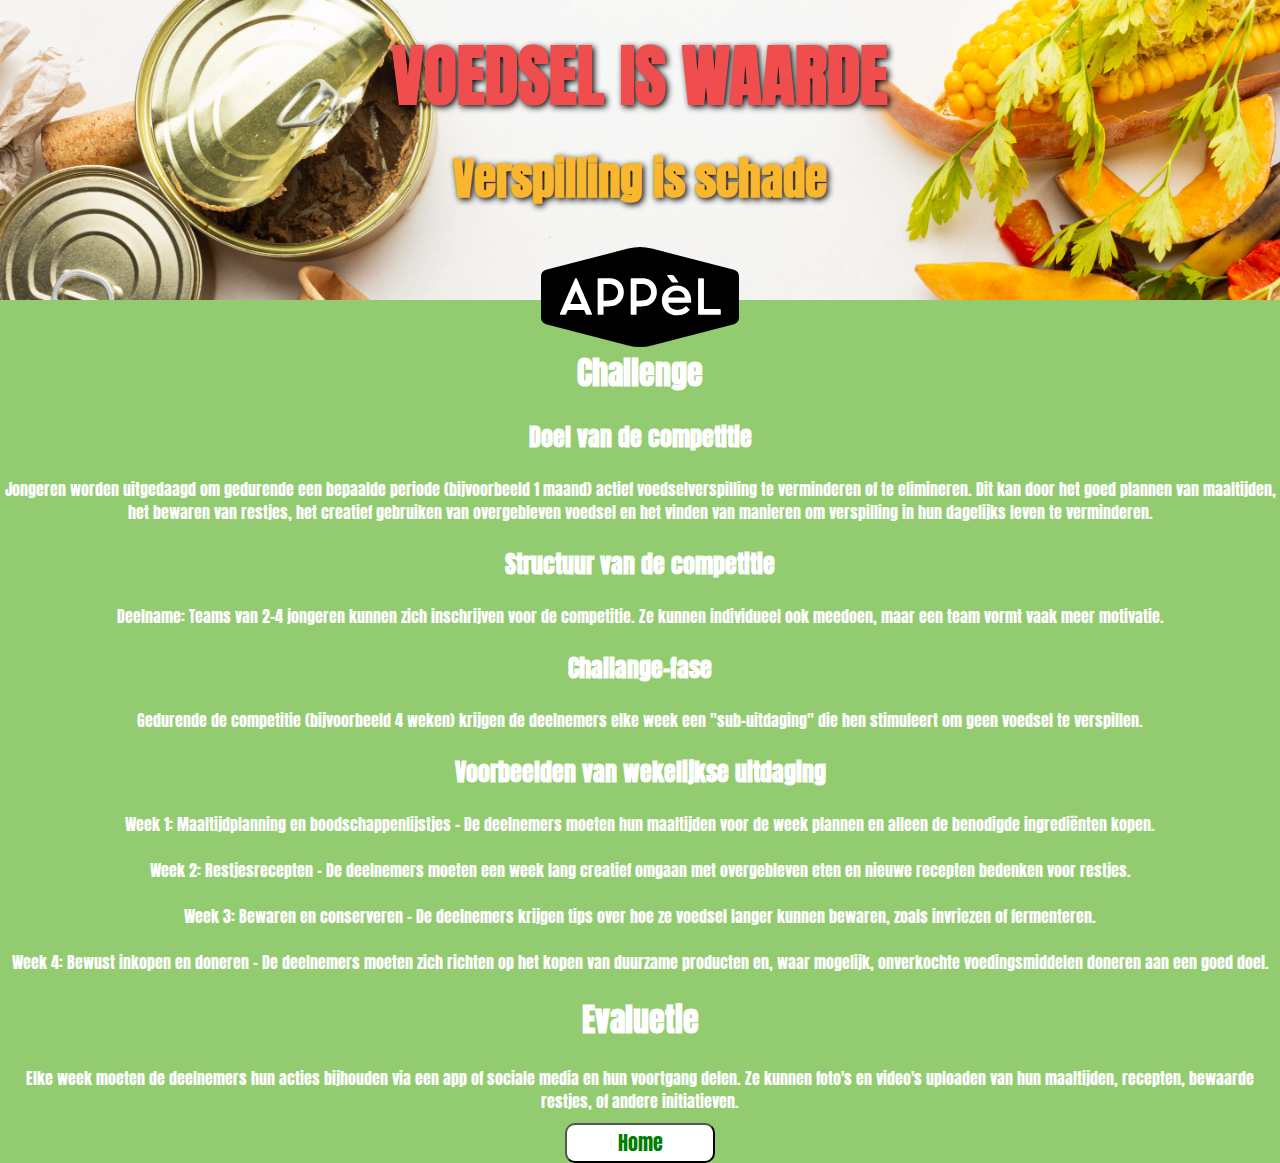
==== challenge.html @ 6c7fffdb "work in progress" ====
<!DOCTYPE html>
<html lang="en">

<head>
    <meta charset="UTF-8">
    <meta name="viewport" content="width=device-width, initial-scale=1.0">
    <title>Document</title>
    <link rel="stylesheet" href="css/main.css">
    <link rel="stylesheet" href="css/challenge.css">
</head>

<body>

    <div class="header">
        <h1>Voedsel is waarde</h1>
        <h2>Verspilling is schade</h2>
        <img src="img/logo.svg" alt="logo">
    </div>
    <div class="body-tekst">
        <h1>Challenge</h1> <br>

        <h2>Doel van de competitie</h2> <br>

        <p>Jongeren worden uitgedaagd om gedurende een bepaalde periode (bijvoorbeeld 1 maand) actief voedselverspilling
            te
            verminderen of te elimineren. Dit kan door het goed plannen van maaltijden, het bewaren van restjes, het
            creatief
            gebruiken van overgebleven voedsel en het vinden van manieren om verspilling in hun dagelijks leven te
            verminderen.</p> <br>

        <h2>Structuur van de competitie</h2> <br>

        <p>Deelname: Teams van 2-4 jongeren kunnen zich inschrijven voor de competitie. Ze kunnen individueel ook
            meedoen, maar een team
            vormt vaak meer motivatie.</p> <br>

        <h2>Challange-fase</h2> <br>

        <p>Gedurende de competitie (bijvoorbeeld 4 weken) krijgen de deelnemers elke week een "sub-uitdaging" die hen
            stimuleert
            om geen voedsel te verspillen.</p> <br>

        <h2>Voorbeelden van wekelijkse uitdaging</h2> <br>

        <p>Week 1: Maaltijdplanning en boodschappenlijstjes – De deelnemers moeten hun maaltijden voor de week plannen
            en alleen
            de benodigde ingrediënten kopen.</p> <br>

        <p>Week 2: Restjesrecepten – De deelnemers moeten een week lang creatief omgaan met overgebleven eten en
            nieuwe recepten bedenken voor restjes.</p> <br>

        <p>Week 3: Bewaren en conserveren – De deelnemers krijgen tips over hoe ze voedsel langer kunnen bewaren, zoals
            invriezen of fermenteren.</p> <br>

        <p>Week 4: Bewust inkopen en doneren – De deelnemers moeten zich richten op het kopen van duurzame producten en,
            waar mogelijk,
            onverkochte voedingsmiddelen doneren aan een goed doel.</p> <br>

        <h1>Evaluetie</h1> <br>

        <p>Elke week moeten de deelnemers hun acties bijhouden via een app of sociale media en hun voortgang delen.
            Ze kunnen foto's en video's uploaden van hun maaltijden, recepten, bewaarde restjes, of andere initiatieven.
        </p>
    </div>

    <div class="button">
        <a href="index.html"><button>Home</button></a>
    </div>

</body>

</html>
---- css/main.css ----
:root {
    --red: #f04e4e;
    --yellow: #f8b72f;
    --green: #93cb70;
    --white: #ffffff;
}

@font-face {
    font-family: 'Anton';
    src: url('/font/Anton-Regular.ttf');
  }

* {
    margin: 0;
    padding: 0;
    box-sizing: border-box;
    font-family: Anton;
}

body {
    background-color: var(--green);
}

.header {
    background-image: url("/img/cans.jpg");
    background-repeat: no-repeat;
    background-size: cover;
    width: 100%;
    height: 300px;
    display: flex;
    justify-content: center;
    align-items: center;
    flex-direction: column;
}

.header h1, header h2 {
    text-transform: uppercase;
}

.header h1 {
    text-align: center;
    font-size: 4.2em;
    color: var(--red);
    padding-top: 40px;
    text-shadow: 1.5px 1.5px 6px #000000;
}

.header h2 {
    text-align: center;
    font-size: 2.8em;
    color: var(--yellow);
    padding-top: 20px;
    text-shadow: 1.5px 1.5px 6px #000000;
}

.header img {
    height: 100px;
    position: relative;
    top: 35px;
}

h1,h2,p{
    color: white;
}
---- css/challenge.css ----
.body-tekst{
    margin-top: 50px;
    text-align: center;
}

.button{
    text-align: center;
    margin-top: 10px;
}

button{
    margin: 0px;
    padding: 0px;
    font-size: 20px;
    width: 150px;
    height: 40px;
    background-color: white;
    color: green;
    border-radius: 10px;
}
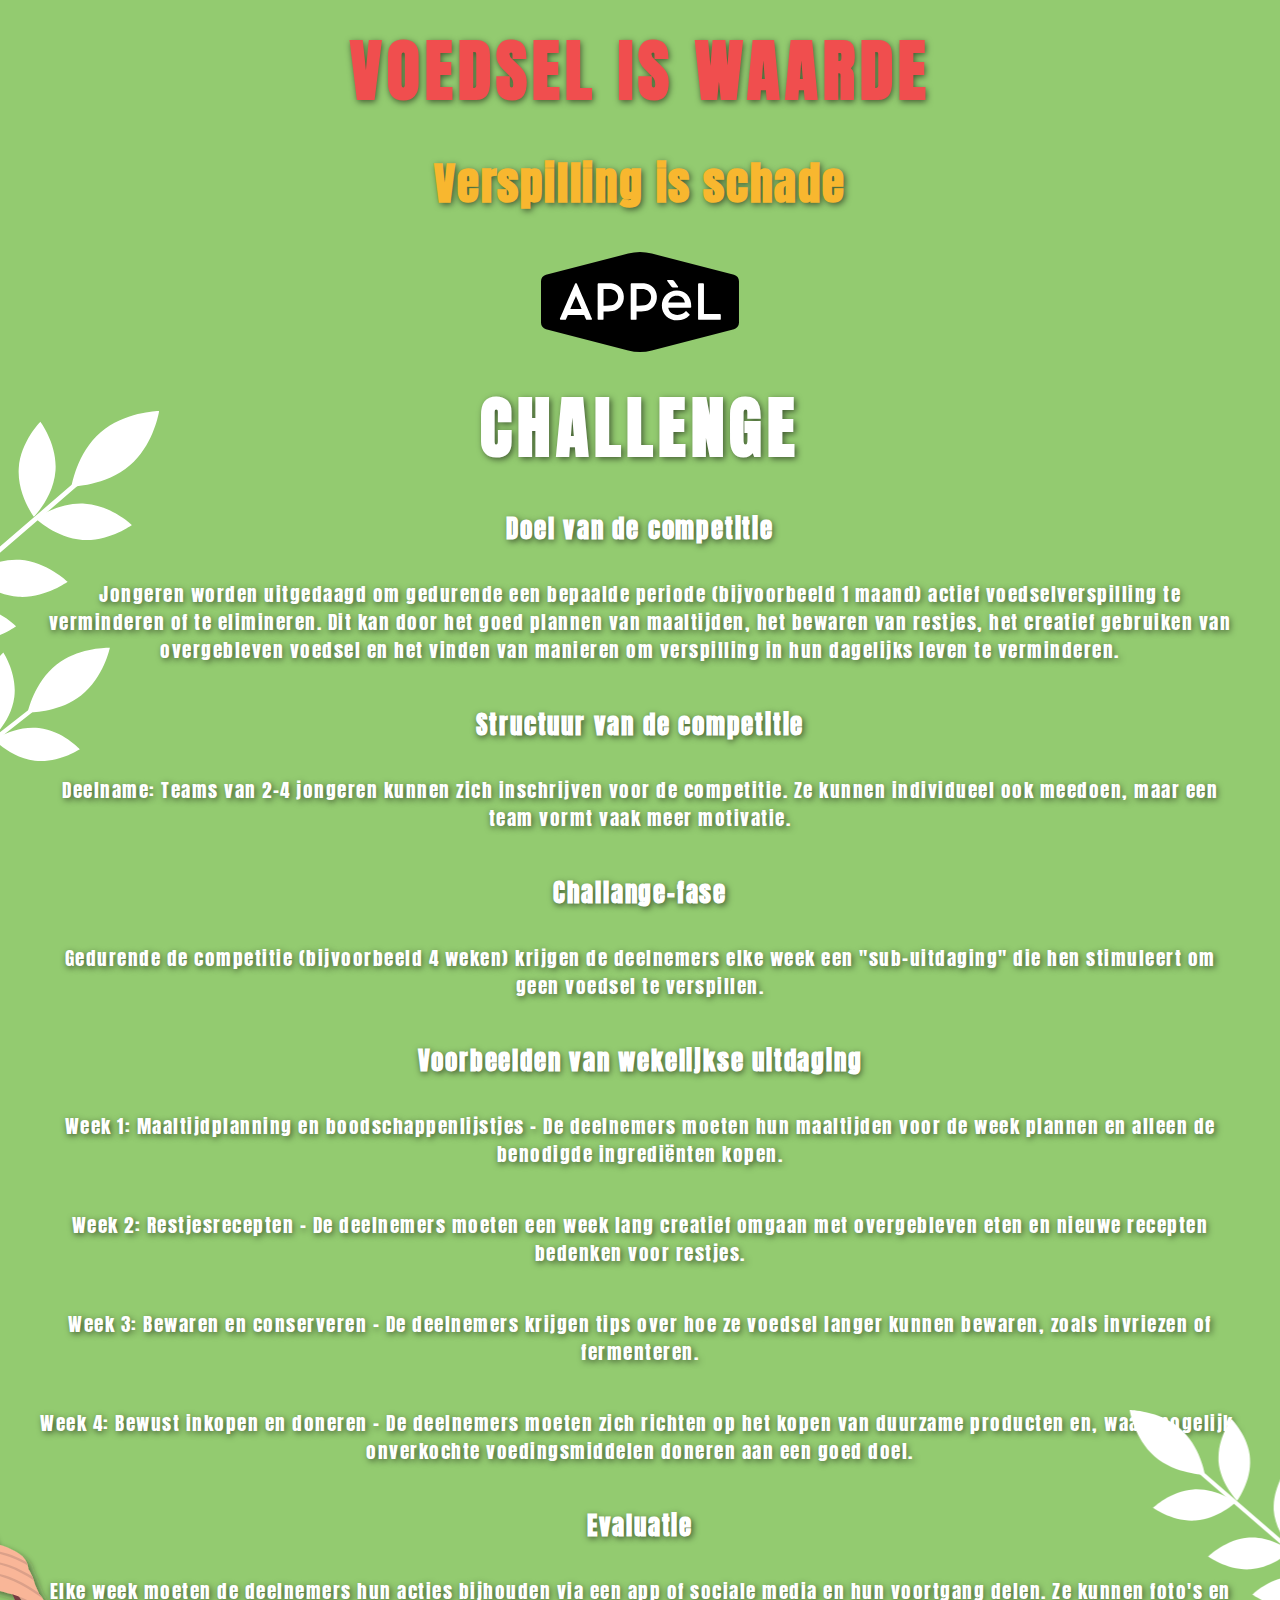
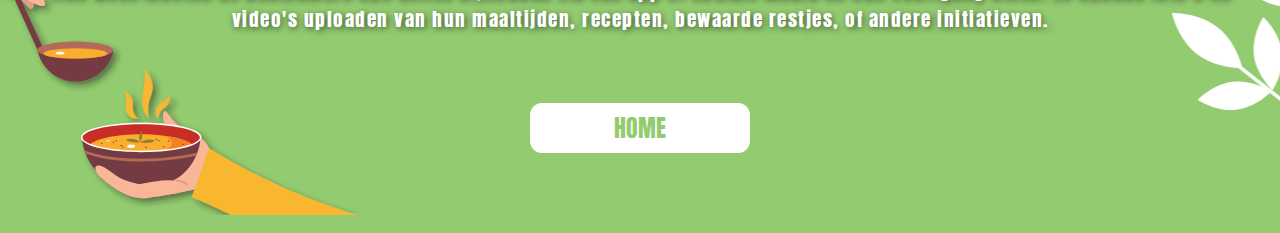
==== commit fa7ba1a6: "update" ====
--- a/challenge.html
+++ b/challenge.html
@@ -4,7 +4,7 @@
 <head>
     <meta charset="UTF-8">
     <meta name="viewport" content="width=device-width, initial-scale=1.0">
-    <title>Document</title>
+    <title>Challenge</title>
     <link rel="stylesheet" href="css/main.css">
     <link rel="stylesheet" href="css/challenge.css">
 </head>
@@ -17,7 +17,7 @@
         <img src="img/logo.svg" alt="logo">
     </div>
     <div class="body-tekst">
-        <h1>Challenge</h1> <br>
+        <h1 class="caps">Challenge</h1> <br>
 
         <h2>Doel van de competitie</h2> <br>
 
@@ -56,16 +56,19 @@
             waar mogelijk,
             onverkochte voedingsmiddelen doneren aan een goed doel.</p> <br>
 
-        <h1>Evaluetie</h1> <br>
+        <h2>Evaluatie</h2> <br>
 
         <p>Elke week moeten de deelnemers hun acties bijhouden via een app of sociale media en hun voortgang delen.
             Ze kunnen foto's en video's uploaden van hun maaltijden, recepten, bewaarde restjes, of andere initiatieven.
         </p>
+        <div class="button">
+            <a class="caps" href="index.html">Home</a>
+        </div>
+        <img id="soup" src="img/asset2.svg">
+        <img id="leaf1" src="img/asset5.svg">
+        <img id="leaf2" src="img/asset5.svg">
     </div>
 
-    <div class="button">
-        <a href="index.html"><button>Home</button></a>
-    </div>
 
 </body>
 
--- a/css/main.css
+++ b/css/main.css
@@ -19,12 +19,15 @@
 
 body {
     background-color: var(--green);
+    max-width: 100%;
+    overflow-x: hidden;
 }
 
 .header {
-    background-image: url("/img/cans.jpg");
+    background-image: url("/img/cans.png");
     background-repeat: no-repeat;
     background-size: cover;
+    background-position: top;
     width: 100%;
     height: 300px;
     display: flex;
@@ -42,7 +45,7 @@
     font-size: 4.2em;
     color: var(--red);
     padding-top: 40px;
-    text-shadow: 1.5px 1.5px 6px #000000;
+    text-shadow: 1.5px 1.5px 6px #0000008c;
 }
 
 .header h2 {
@@ -50,7 +53,7 @@
     font-size: 2.8em;
     color: var(--yellow);
     padding-top: 20px;
-    text-shadow: 1.5px 1.5px 6px #000000;
+    text-shadow: 1.5px 1.5px 6px #0000008c;
 }
 
 .header img {
--- a/css/challenge.css
+++ b/css/challenge.css
@@ -1,6 +1,13 @@
 .body-tekst{
-    margin-top: 50px;
-    text-align: center;
+    position: relative;
+    display: flex;
+    justify-content: center;
+    flex-direction: column;
+    width: 100%;
+    align-items: center;
+    margin: 0 auto;
+    margin-top: 80px;
+    margin-bottom: 80px;
 }
 
 .button{
@@ -8,13 +15,91 @@
     margin-top: 10px;
 }
 
-button{
-    margin: 0px;
-    padding: 0px;
-    font-size: 20px;
-    width: 150px;
-    height: 40px;
-    background-color: white;
-    color: green;
-    border-radius: 10px;
+h1{
+    font-size: 4.2em;
+    letter-spacing: 5px;
+    text-shadow: 1.5px 1.5px 6px #0000008c;
+}
+
+h2{
+    font-size: 25px;
+    text-shadow: 1.5px 1.5px 6px #0000008c;
+    letter-spacing: 1.8px;
+    margin-top: 10px;
+}
+
+p{
+    font-size: 1.2em;
+    letter-spacing: 1.5px;
+    text-shadow: 1.5px 1.5px 6px #0000008c;
+    width: 1200px;
+    text-align: center;
+    margin: 10px;
+}
+
+a {
+    display: flex;
+    justify-content: center;
+    align-items: center;
+        background-color: var(--white);
+    text-decoration: none;
+    font-size: 1.5em;
+    color: var(--green);
+    height: 50px;
+    width: 220px;
+    border-radius: 12px;
+    margin-top: 50px;
+    transition: 200ms;
+}
+
+a:hover {
+    cursor: pointer;
+    opacity: 0.825;
+    scale: 1.02;    
+}
+
+#soup {
+    height: 300px;
+    position: absolute;
+    transform: translate(-50%, -50%);
+    -webkit-transform: translate(-50%, -50%);
+    -moz-transform: translate(-50%, -50%);
+    -ms-transform: translate(-50%, -50%);
+    -o-transform: translate(-50%, -50%);
+    left: 10%;
+    top: 93.6%;
+}
+
+#leaf1 {
+    height: 350px;
+    position: absolute;
+    transform: translate(-50%, -50%);
+    -webkit-transform: translate(-50%, -50%);
+    -moz-transform: translate(-50%, -50%);
+    -ms-transform: translate(-50%, -50%);
+    -o-transform: translate(-50%, -50%);
+    left: 5%;
+    top: 15%;
+}
+
+#leaf2 {
+    height: 300px;
+    position: absolute;
+    transform: translate(-50%, -50%);
+    -webkit-transform: translate(-50%, -50%);
+    -moz-transform: translate(-50%, -50%);
+    -ms-transform: translate(-50%, -50%);
+    -o-transform: translate(-50%, -50%);
+    transform: rotateY(180deg);
+    -webkit-transform: rotateY(180deg);
+    -moz-transform: rotateY(180deg);
+    -ms-transform: rotateY(180deg);
+    -o-transform: rotateY(180deg);
+    right: -1%;
+    top: 75%;
+
+}
+
+.caps {
+    text-transform: uppercase;
 }